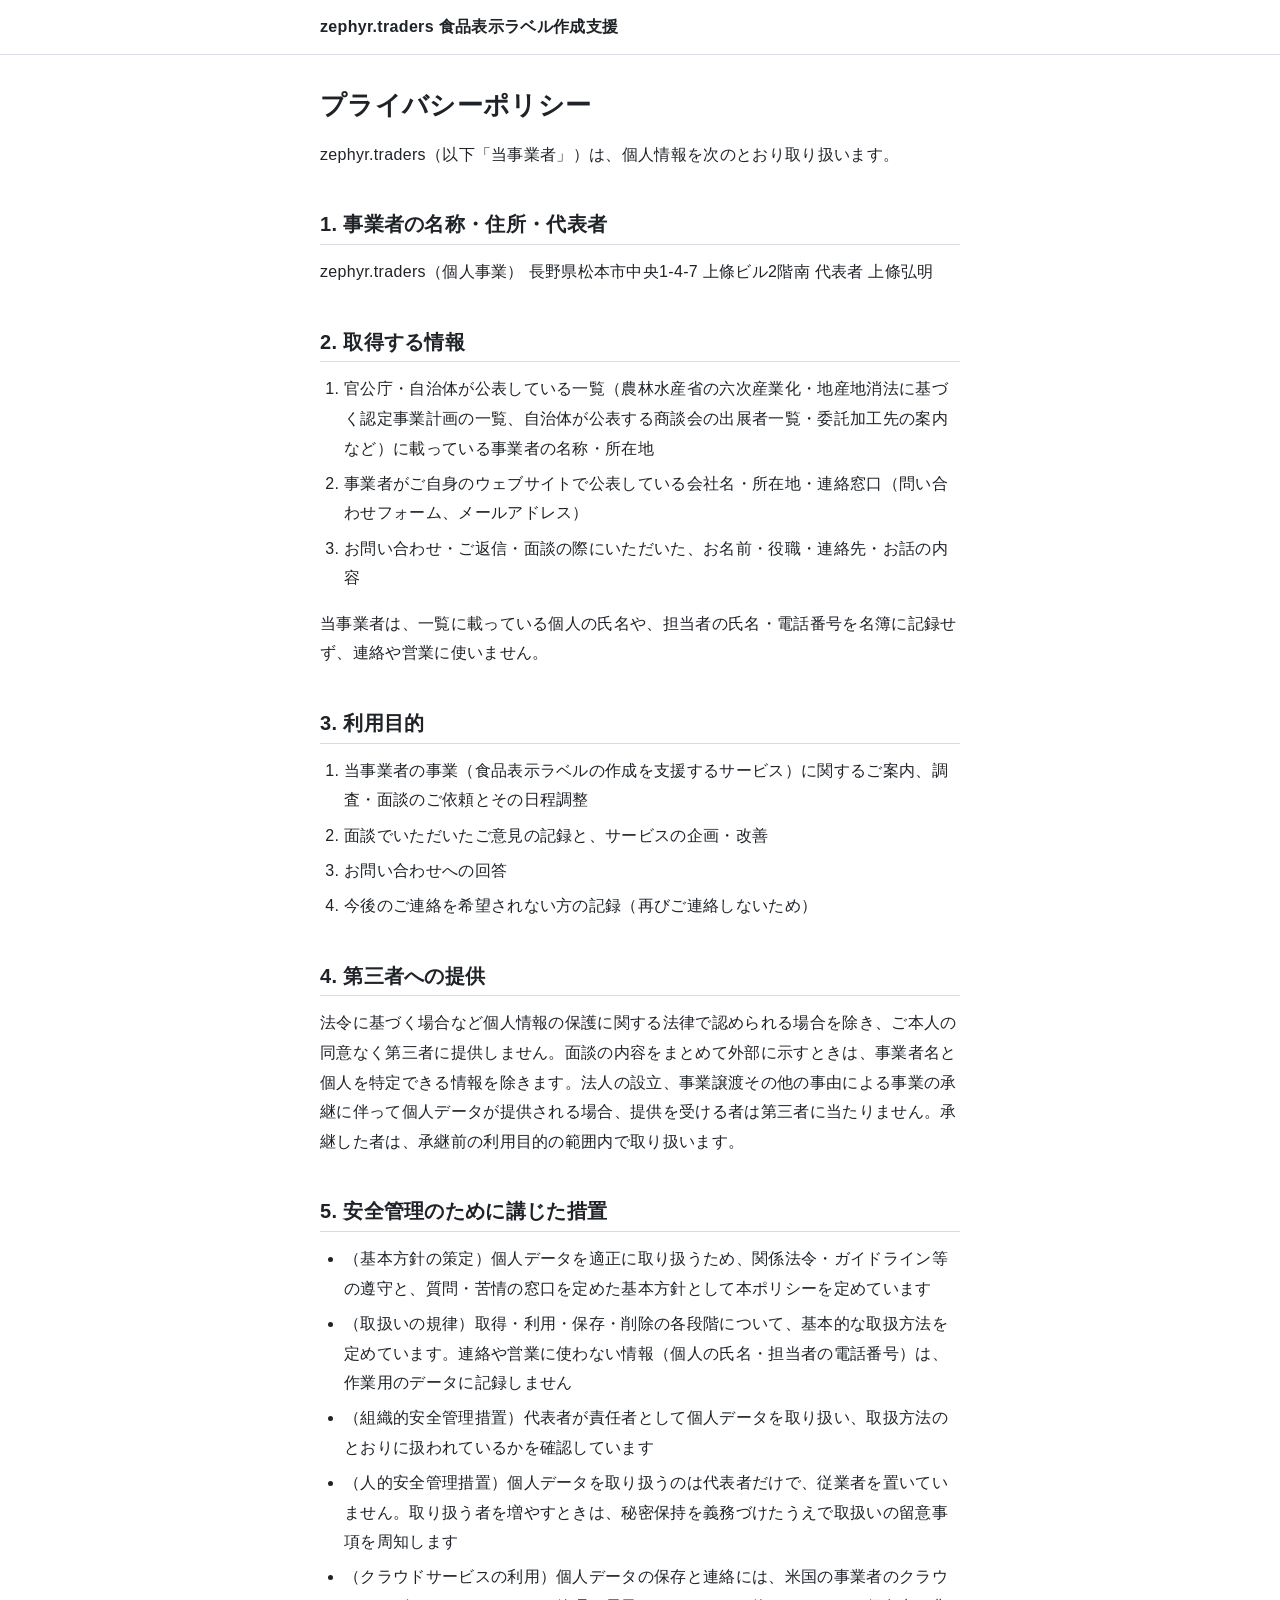
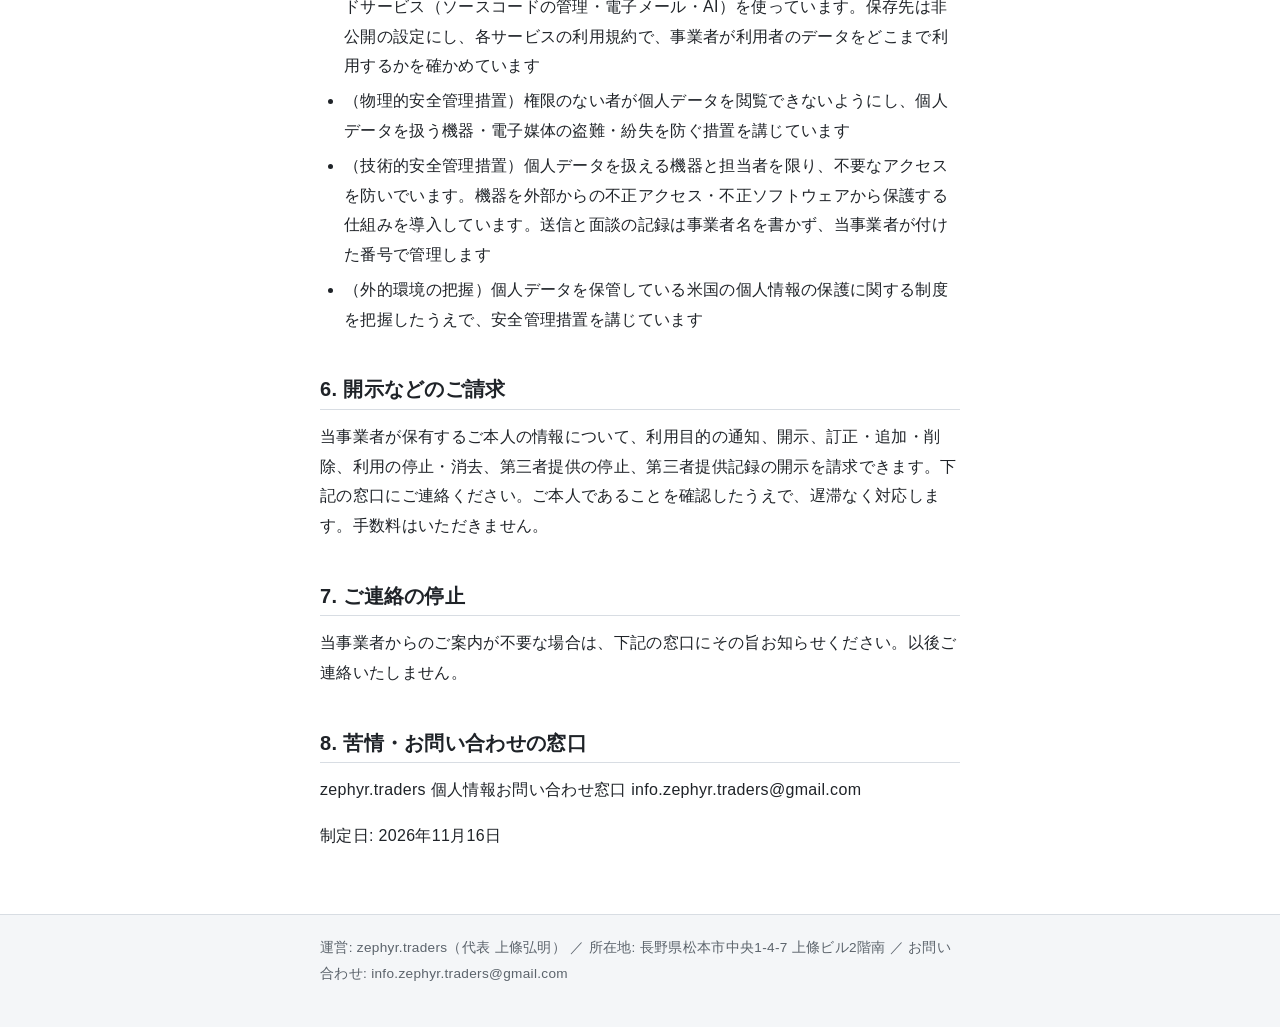
==== privacy.html @ a62cdfd3 "プライバシーポリシーを掲出する（zephyr.traders 食品表示ラベル作成支援） Co-Authored-By: Claude Opus 5.5 <noreply@anthropic.com>" ====
<!doctype html>
<html lang="ja">
<head>
<meta charset="utf-8">
<meta name="viewport" content="width=device-width, initial-scale=1">
<title>プライバシーポリシー｜zephyr.traders 食品表示ラベル作成支援</title>
<link rel="stylesheet" href="style.css">
</head>
<body>

<header class="site-header">
  <div class="wrap">
    <a class="brand" href="privacy.html">zephyr.traders 食品表示ラベル作成支援</a>
  </div>
</header>

<main>
<div class="wrap">

<h1>プライバシーポリシー</h1>

<p>zephyr.traders（以下「当事業者」）は、個人情報を次のとおり取り扱います。</p>

<h2>1. 事業者の名称・住所・代表者</h2>
<p>zephyr.traders（個人事業） 長野県松本市中央1-4-7 上條ビル2階南 代表者 上條弘明</p>

<h2>2. 取得する情報</h2>
<ol>
  <li>官公庁・自治体が公表している一覧（農林水産省の六次産業化・地産地消法に基づく認定事業計画の一覧、自治体が公表する商談会の出展者一覧・委託加工先の案内など）に載っている事業者の名称・所在地</li>
  <li>事業者がご自身のウェブサイトで公表している会社名・所在地・連絡窓口（問い合わせフォーム、メールアドレス）</li>
  <li>お問い合わせ・ご返信・面談の際にいただいた、お名前・役職・連絡先・お話の内容</li>
</ol>
<p>当事業者は、一覧に載っている個人の氏名や、担当者の氏名・電話番号を名簿に記録せず、連絡や営業に使いません。</p>

<h2>3. 利用目的</h2>
<ol>
  <li>当事業者の事業（食品表示ラベルの作成を支援するサービス）に関するご案内、調査・面談のご依頼とその日程調整</li>
  <li>面談でいただいたご意見の記録と、サービスの企画・改善</li>
  <li>お問い合わせへの回答</li>
  <li>今後のご連絡を希望されない方の記録（再びご連絡しないため）</li>
</ol>

<h2>4. 第三者への提供</h2>
<p>法令に基づく場合など個人情報の保護に関する法律で認められる場合を除き、ご本人の同意なく第三者に提供しません。面談の内容をまとめて外部に示すときは、事業者名と個人を特定できる情報を除きます。法人の設立、事業譲渡その他の事由による事業の承継に伴って個人データが提供される場合、提供を受ける者は第三者に当たりません。承継した者は、承継前の利用目的の範囲内で取り扱います。</p>

<h2>5. 安全管理のために講じた措置</h2>
<ul>
  <li>（基本方針の策定）個人データを適正に取り扱うため、関係法令・ガイドライン等の遵守と、質問・苦情の窓口を定めた基本方針として本ポリシーを定めています</li>
  <li>（取扱いの規律）取得・利用・保存・削除の各段階について、基本的な取扱方法を定めています。連絡や営業に使わない情報（個人の氏名・担当者の電話番号）は、作業用のデータに記録しません</li>
  <li>（組織的安全管理措置）代表者が責任者として個人データを取り扱い、取扱方法のとおりに扱われているかを確認しています</li>
  <li>（人的安全管理措置）個人データを取り扱うのは代表者だけで、従業者を置いていません。取り扱う者を増やすときは、秘密保持を義務づけたうえで取扱いの留意事項を周知します</li>
  <li>（クラウドサービスの利用）個人データの保存と連絡には、米国の事業者のクラウドサービス（ソースコードの管理・電子メール・AI）を使っています。保存先は非公開の設定にし、各サービスの利用規約で、事業者が利用者のデータをどこまで利用するかを確かめています</li>
  <li>（物理的安全管理措置）権限のない者が個人データを閲覧できないようにし、個人データを扱う機器・電子媒体の盗難・紛失を防ぐ措置を講じています</li>
  <li>（技術的安全管理措置）個人データを扱える機器と担当者を限り、不要なアクセスを防いでいます。機器を外部からの不正アクセス・不正ソフトウェアから保護する仕組みを導入しています。送信と面談の記録は事業者名を書かず、当事業者が付けた番号で管理します</li>
  <li>（外的環境の把握）個人データを保管している米国の個人情報の保護に関する制度を把握したうえで、安全管理措置を講じています</li>
</ul>

<h2>6. 開示などのご請求</h2>
<p>当事業者が保有するご本人の情報について、利用目的の通知、開示、訂正・追加・削除、利用の停止・消去、第三者提供の停止、第三者提供記録の開示を請求できます。下記の窓口にご連絡ください。ご本人であることを確認したうえで、遅滞なく対応します。手数料はいただきません。</p>

<h2>7. ご連絡の停止</h2>
<p>当事業者からのご案内が不要な場合は、下記の窓口にその旨お知らせください。以後ご連絡いたしません。</p>

<h2>8. 苦情・お問い合わせの窓口</h2>
<p>zephyr.traders 個人情報お問い合わせ窓口 info.zephyr.traders@gmail.com</p>

<p>制定日: 2026年11月16日</p>

</div>
</main>

<footer class="site-footer">
  <div class="wrap">
    <p>運営: zephyr.traders（代表 上條弘明） ／ 所在地: 長野県松本市中央1-4-7 上條ビル2階南 ／ お問い合わせ: info.zephyr.traders@gmail.com</p>
  </div>
</footer>

</body>
</html>
---- style.css ----
/* サイト共通スタイル
   ビルド不要・外部依存なし。フォントは端末の日本語フォントを使う。 */

:root {
  --bg: #ffffff;
  --fg: #1f2328;
  --muted: #5b636b;
  --line: #d8dde3;
  --soft: #f4f6f8;
  --accent: #1d5fa8;
  --accent-fg: #ffffff;
  --warn-bg: #fff6d6;
  --warn-line: #e3c867;
  --pr-bg: #eef3fa;
  --measure: 42rem;
}

@media (prefers-color-scheme: dark) {
  :root {
    --bg: #15181c;
    --fg: #e6e8eb;
    --muted: #a3abb4;
    --line: #353b43;
    --soft: #1e2227;
    --accent: #7fb2ec;
    --accent-fg: #0f1a26;
    --warn-bg: #3a3218;
    --warn-line: #7a6626;
    --pr-bg: #1b2533;
  }
}

*,
*::before,
*::after { box-sizing: border-box; }

html { -webkit-text-size-adjust: 100%; }

body {
  margin: 0;
  background: var(--bg);
  color: var(--fg);
  font-family: "Hiragino Sans", "Hiragino Kaku Gothic ProN", "Noto Sans JP", "Yu Gothic UI", "Yu Gothic", Meiryo, sans-serif;
  font-size: 1rem;
  line-height: 1.85;
  letter-spacing: 0.02em;
  overflow-wrap: anywhere;
  word-break: normal;
  line-break: strict;
}

a { color: var(--accent); text-underline-offset: 0.18em; }
a:hover { text-decoration-thickness: 2px; }

img { max-width: 100%; height: auto; }

.wrap {
  max-width: var(--measure);
  margin: 0 auto;
  padding: 0 16px;
}

/* ヘッダー */
.site-header {
  border-bottom: 1px solid var(--line);
  background: var(--bg);
}
.site-header .wrap {
  display: flex;
  flex-wrap: wrap;
  align-items: baseline;
  justify-content: space-between;
  gap: 0.25rem 1rem;
  padding-top: 0.75rem;
  padding-bottom: 0.75rem;
}
.brand {
  font-weight: 700;
  color: var(--fg);
  text-decoration: none;
}
.site-nav { display: flex; flex-wrap: wrap; gap: 0.25rem 1rem; font-size: 0.9rem; }
.site-nav a { color: var(--muted); text-decoration: none; }
.site-nav a:hover { color: var(--accent); }

/* 本文 */
main { padding: 1.5rem 0 3rem; }

h1 { font-size: 1.6rem; line-height: 1.45; margin: 0.5rem 0 1rem; }
h2 {
  font-size: 1.25rem;
  line-height: 1.5;
  margin: 2.5rem 0 0.75rem;
  padding-bottom: 0.3rem;
  border-bottom: 1px solid var(--line);
}
h3 { font-size: 1.05rem; line-height: 1.55; margin: 1.75rem 0 0.5rem; }
p, ul, ol, table, blockquote { margin: 0 0 1rem; }
ul, ol { padding-left: 1.5rem; }
li + li { margin-top: 0.35rem; }

.lead { font-size: 1.08rem; }
.muted, small { color: var(--muted); }
.small { font-size: 0.875rem; }

/* 表（狭い画面では横スクロールをこのブロックの中だけに閉じる） */
.table-wrap { overflow-x: auto; margin: 0 0 1rem; -webkit-overflow-scrolling: touch; }
.table-wrap table { margin: 0; }
table { width: 100%; border-collapse: collapse; font-size: 0.93rem; }
th, td {
  border: 1px solid var(--line);
  padding: 0.5rem 0.65rem;
  text-align: left;
  vertical-align: top;
}
th { background: var(--soft); font-weight: 600; }
td.date, th.date { white-space: nowrap; }

/* 囲み */
.note {
  border: 1px solid var(--line);
  background: var(--soft);
  border-radius: 6px;
  padding: 0.85rem 1rem;
  margin: 0 0 1rem;
}
.note > :last-child { margin-bottom: 0; }

.draft-banner {
  background: var(--warn-bg);
  border-bottom: 1px solid var(--warn-line);
  font-size: 0.875rem;
}
.draft-banner .wrap { padding-top: 0.5rem; padding-bottom: 0.5rem; }

.pr {
  border: 1px solid var(--line);
  background: var(--pr-bg);
  border-radius: 6px;
  padding: 0.85rem 1rem;
  margin: 1.5rem 0;
}
.pr-label {
  display: inline-block;
  font-size: 0.8rem;
  font-weight: 700;
  border: 1px solid currentColor;
  border-radius: 3px;
  padding: 0 0.4rem;
  margin-right: 0.4rem;
}

/* 料金 */
.plans { display: grid; grid-template-columns: 1fr; gap: 1rem; margin: 0 0 1rem; }
@media (min-width: 560px) { .plans { grid-template-columns: 1fr 1fr; } }
.plan { border: 1px solid var(--line); border-radius: 6px; padding: 1rem; }
.plan h3 { margin-top: 0; }
.price { font-size: 1.25rem; font-weight: 700; margin-bottom: 0.5rem; }

/* フォーム */
.form {
  border: 1px solid var(--line);
  border-radius: 8px;
  padding: 1.25rem 1rem;
  background: var(--soft);
}
.field { margin: 0 0 1rem; }
.field > label,
.field > .label { display: block; font-weight: 600; margin-bottom: 0.3rem; }
.req, .opt {
  font-size: 0.75rem;
  font-weight: 600;
  border-radius: 3px;
  padding: 0 0.35rem;
  margin-left: 0.4rem;
  vertical-align: 0.1em;
}
.req { background: var(--accent); color: var(--accent-fg); }
.opt { border: 1px solid var(--line); color: var(--muted); }
input[type="email"],
input[type="text"],
textarea,
select {
  width: 100%;
  font: inherit;
  color: var(--fg);
  background: var(--bg);
  border: 1px solid var(--line);
  border-radius: 6px;
  padding: 0.55rem 0.65rem;
}
input[type="email"]:focus,
input[type="text"]:focus,
textarea:focus,
select:focus,
input[type="radio"]:focus-visible,
input[type="checkbox"]:focus-visible,
button:focus-visible { outline: 2px solid var(--accent); outline-offset: 2px; }
fieldset.field { border: 0; padding: 0; min-width: 0; }
fieldset.field > legend { font-weight: 600; margin-bottom: 0.3rem; padding: 0; }
.choice { display: flex; gap: 0.5rem; align-items: center; margin: 0.2rem 0; }
.purpose {
  font-size: 0.9rem;
  border-left: 3px solid var(--line);
  padding-left: 0.75rem;
}
.consent {
  display: flex;
  gap: 0.6rem;
  align-items: flex-start;
  font-weight: 600;
}
.consent input { margin-top: 0.45rem; width: 1.1rem; height: 1.1rem; flex: none; }
button,
.button {
  display: inline-block;
  font: inherit;
  font-weight: 700;
  background: var(--accent);
  color: var(--accent-fg);
  border: 0;
  border-radius: 6px;
  padding: 0.65rem 1.4rem;
  cursor: pointer;
  text-decoration: none;
}
button[disabled] { opacity: 0.55; cursor: not-allowed; }

/* 記事 */
.article-meta { color: var(--muted); font-size: 0.875rem; margin-bottom: 1.5rem; }
.source { font-size: 0.875rem; color: var(--muted); }
.links-list { list-style: none; padding-left: 0; }
.links-list li { padding-left: 0; }

/* フッター */
.site-footer {
  border-top: 1px solid var(--line);
  background: var(--soft);
  font-size: 0.85rem;
  color: var(--muted);
}
.site-footer .wrap { padding-top: 1.25rem; padding-bottom: 2rem; }
.site-footer p { margin: 0 0 0.6rem; }
.footer-nav { display: flex; flex-wrap: wrap; gap: 0.25rem 1rem; margin-bottom: 0.75rem; }
.draft-tag { font-weight: 700; color: var(--fg); }
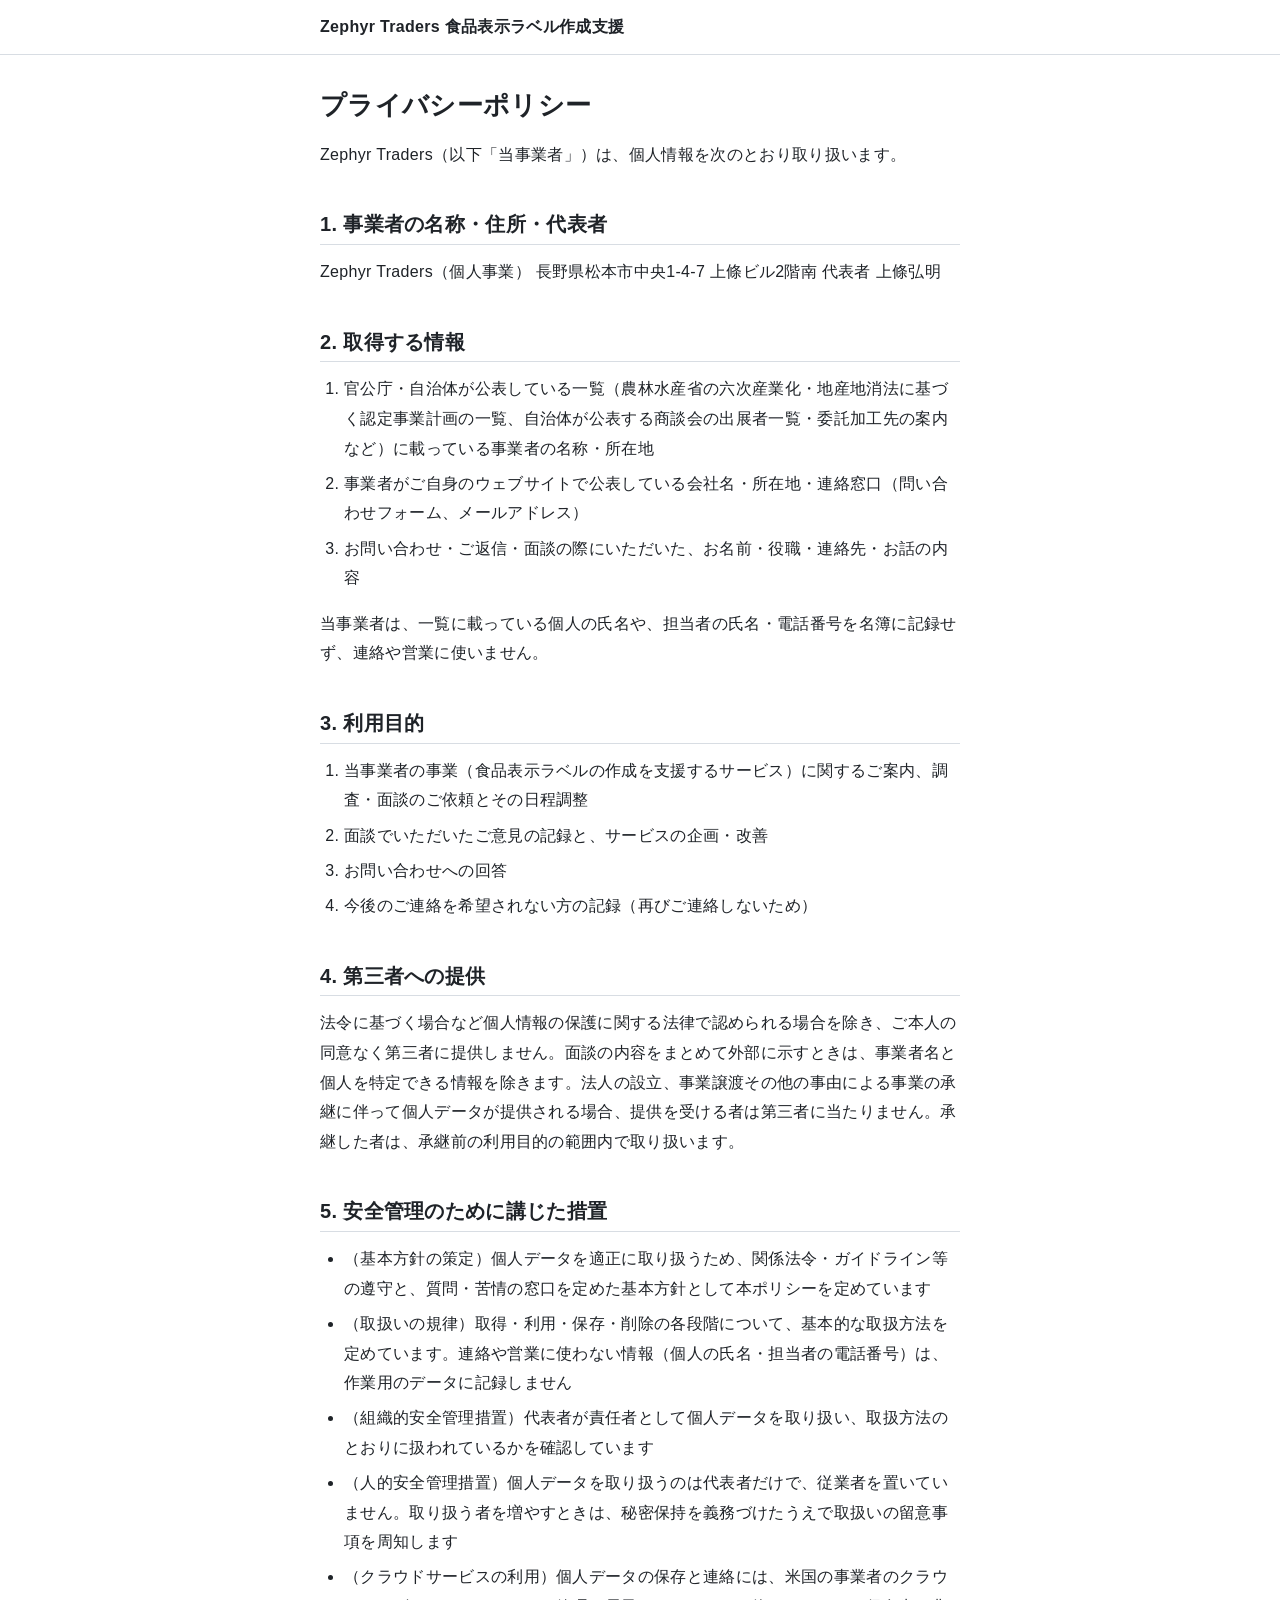
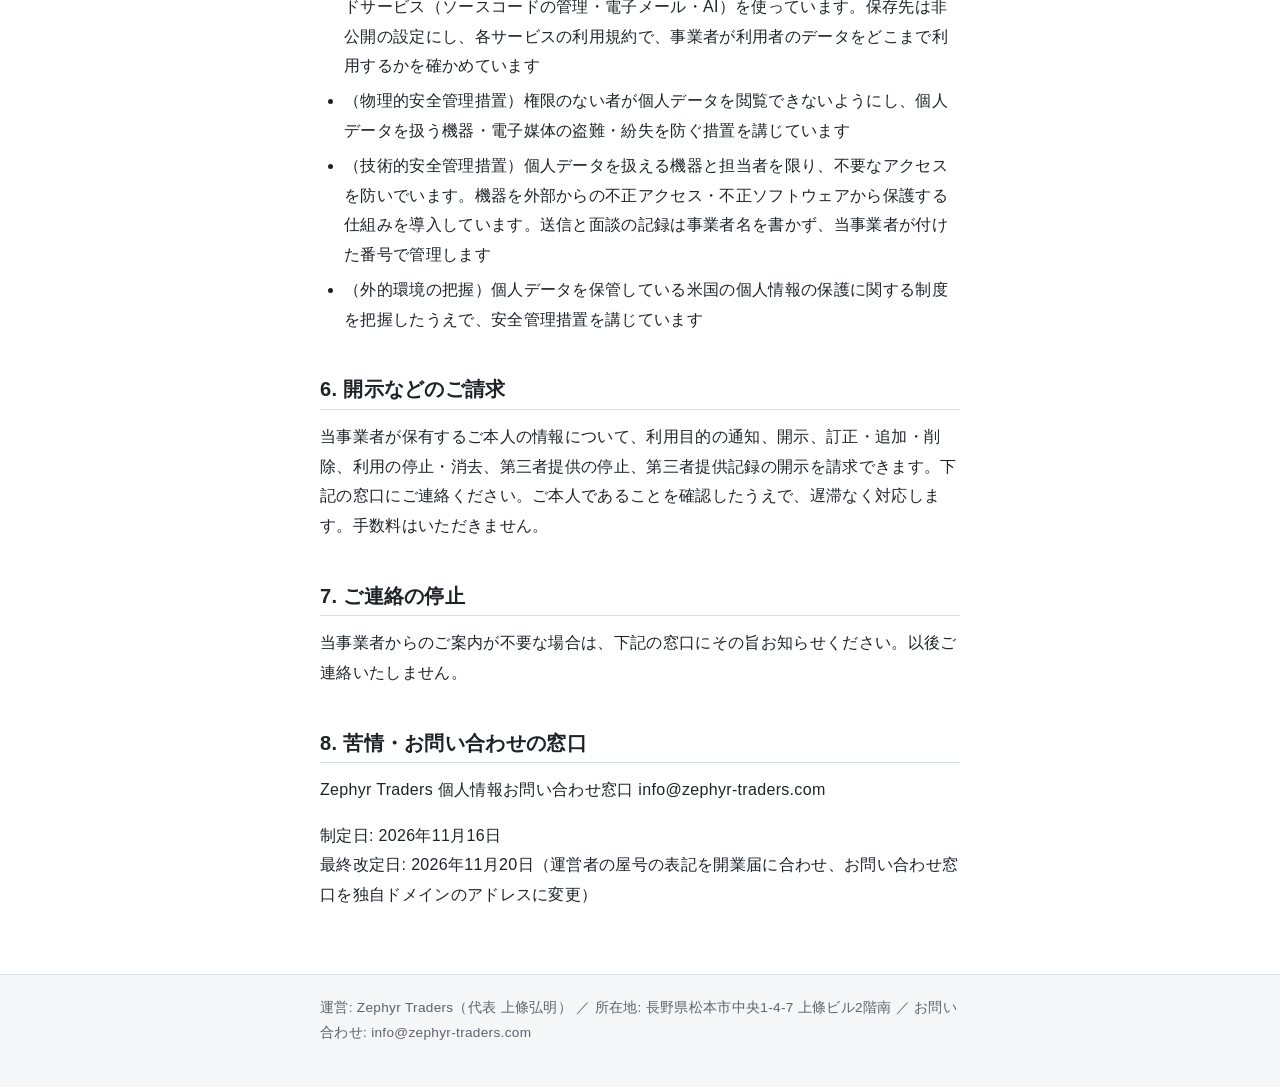
==== commit f86b058d: "プライバシーポリシーの屋号表記と窓口を改定（Zephyr Traders、info@zephyr-traders.com）" ====
--- a/privacy.html
+++ b/privacy.html
@@ -3,14 +3,14 @@
 <head>
 <meta charset="utf-8">
 <meta name="viewport" content="width=device-width, initial-scale=1">
-<title>プライバシーポリシー｜zephyr.traders 食品表示ラベル作成支援</title>
+<title>プライバシーポリシー｜Zephyr Traders 食品表示ラベル作成支援</title>
 <link rel="stylesheet" href="style.css">
 </head>
 <body>
 
 <header class="site-header">
   <div class="wrap">
-    <a class="brand" href="privacy.html">zephyr.traders 食品表示ラベル作成支援</a>
+    <a class="brand" href="privacy.html">Zephyr Traders 食品表示ラベル作成支援</a>
   </div>
 </header>
 
@@ -19,10 +19,10 @@
 
 <h1>プライバシーポリシー</h1>
 
-<p>zephyr.traders（以下「当事業者」）は、個人情報を次のとおり取り扱います。</p>
+<p>Zephyr Traders（以下「当事業者」）は、個人情報を次のとおり取り扱います。</p>
 
 <h2>1. 事業者の名称・住所・代表者</h2>
-<p>zephyr.traders（個人事業） 長野県松本市中央1-4-7 上條ビル2階南 代表者 上條弘明</p>
+<p>Zephyr Traders（個人事業） 長野県松本市中央1-4-7 上條ビル2階南 代表者 上條弘明</p>
 
 <h2>2. 取得する情報</h2>
 <ol>
@@ -62,16 +62,16 @@
 <p>当事業者からのご案内が不要な場合は、下記の窓口にその旨お知らせください。以後ご連絡いたしません。</p>
 
 <h2>8. 苦情・お問い合わせの窓口</h2>
-<p>zephyr.traders 個人情報お問い合わせ窓口 info.zephyr.traders@gmail.com</p>
+<p>Zephyr Traders 個人情報お問い合わせ窓口 info@zephyr-traders.com</p>
 
-<p>制定日: 2026年11月16日</p>
+<p>制定日: 2026年11月16日<br>最終改定日: 2026年11月20日（運営者の屋号の表記を開業届に合わせ、お問い合わせ窓口を独自ドメインのアドレスに変更）</p>
 
 </div>
 </main>
 
 <footer class="site-footer">
   <div class="wrap">
-    <p>運営: zephyr.traders（代表 上條弘明） ／ 所在地: 長野県松本市中央1-4-7 上條ビル2階南 ／ お問い合わせ: info.zephyr.traders@gmail.com</p>
+    <p>運営: Zephyr Traders（代表 上條弘明） ／ 所在地: 長野県松本市中央1-4-7 上條ビル2階南 ／ お問い合わせ: info@zephyr-traders.com</p>
   </div>
 </footer>
 
